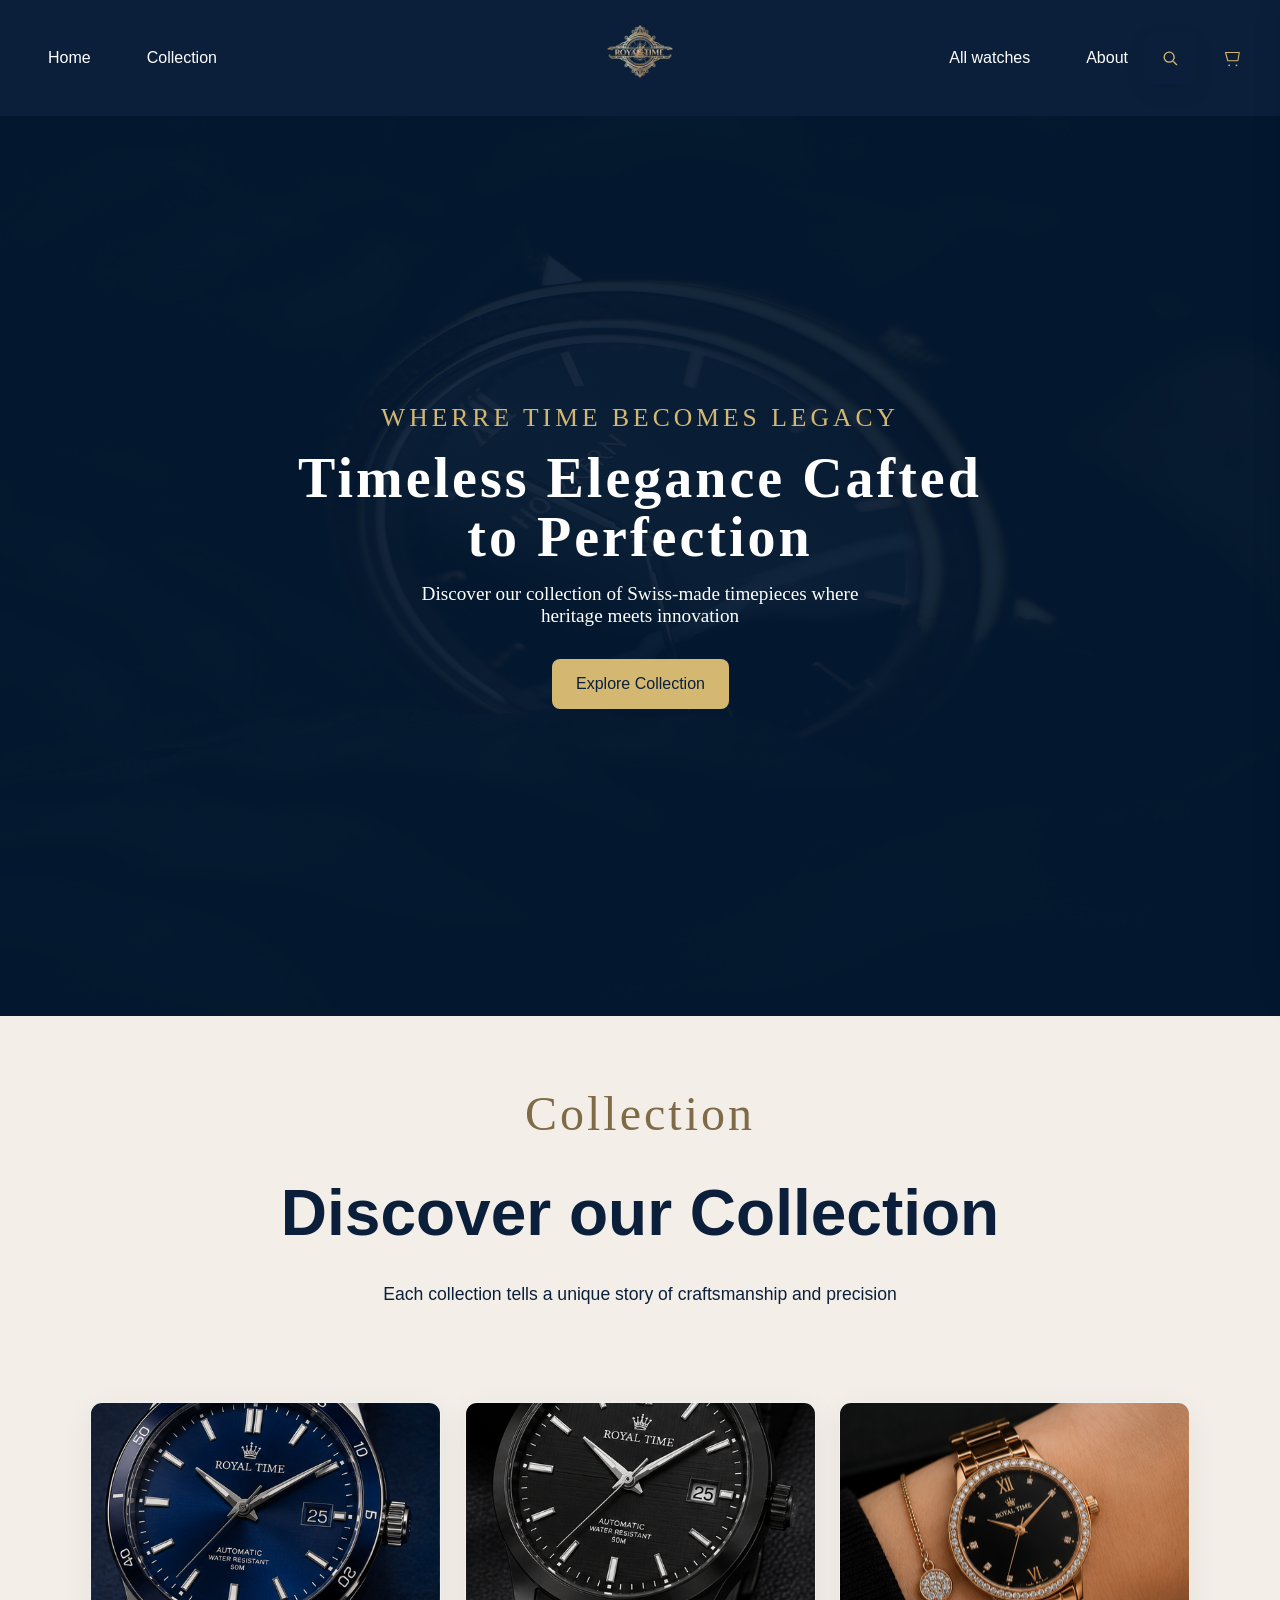
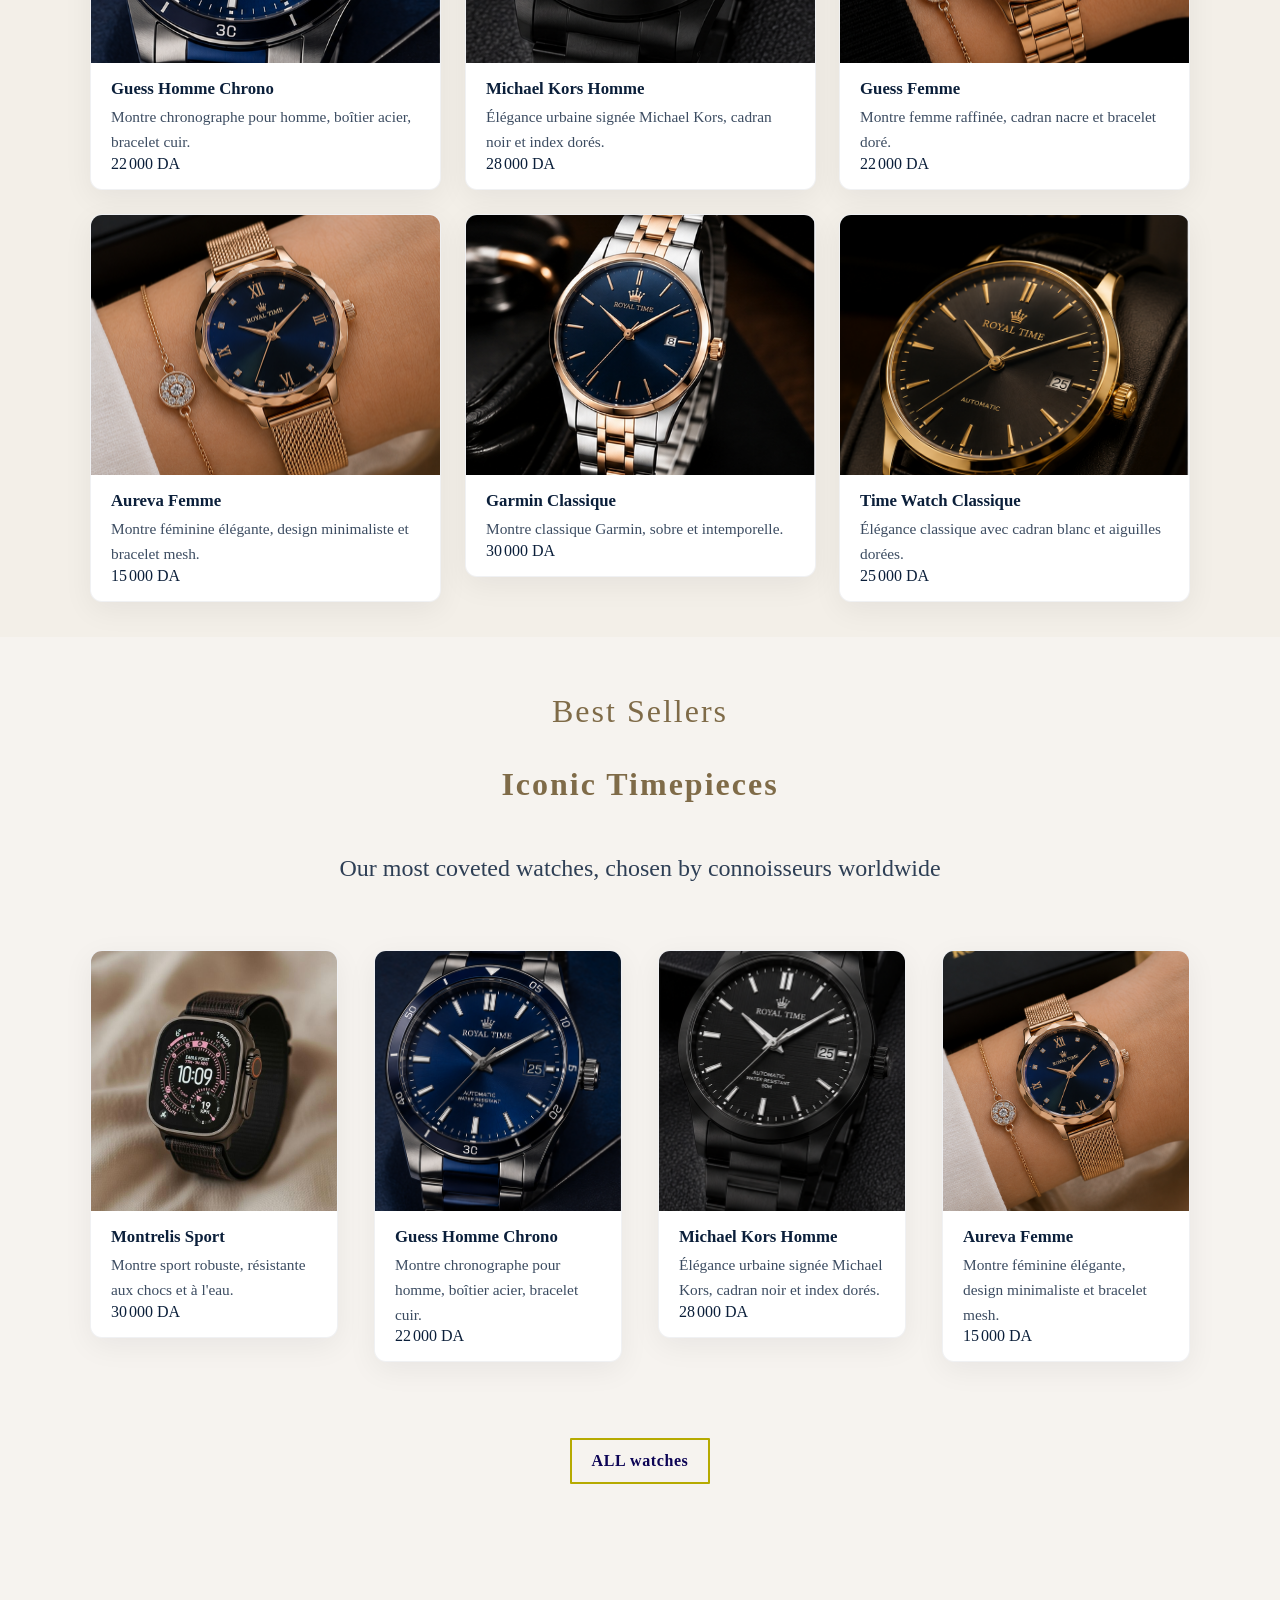
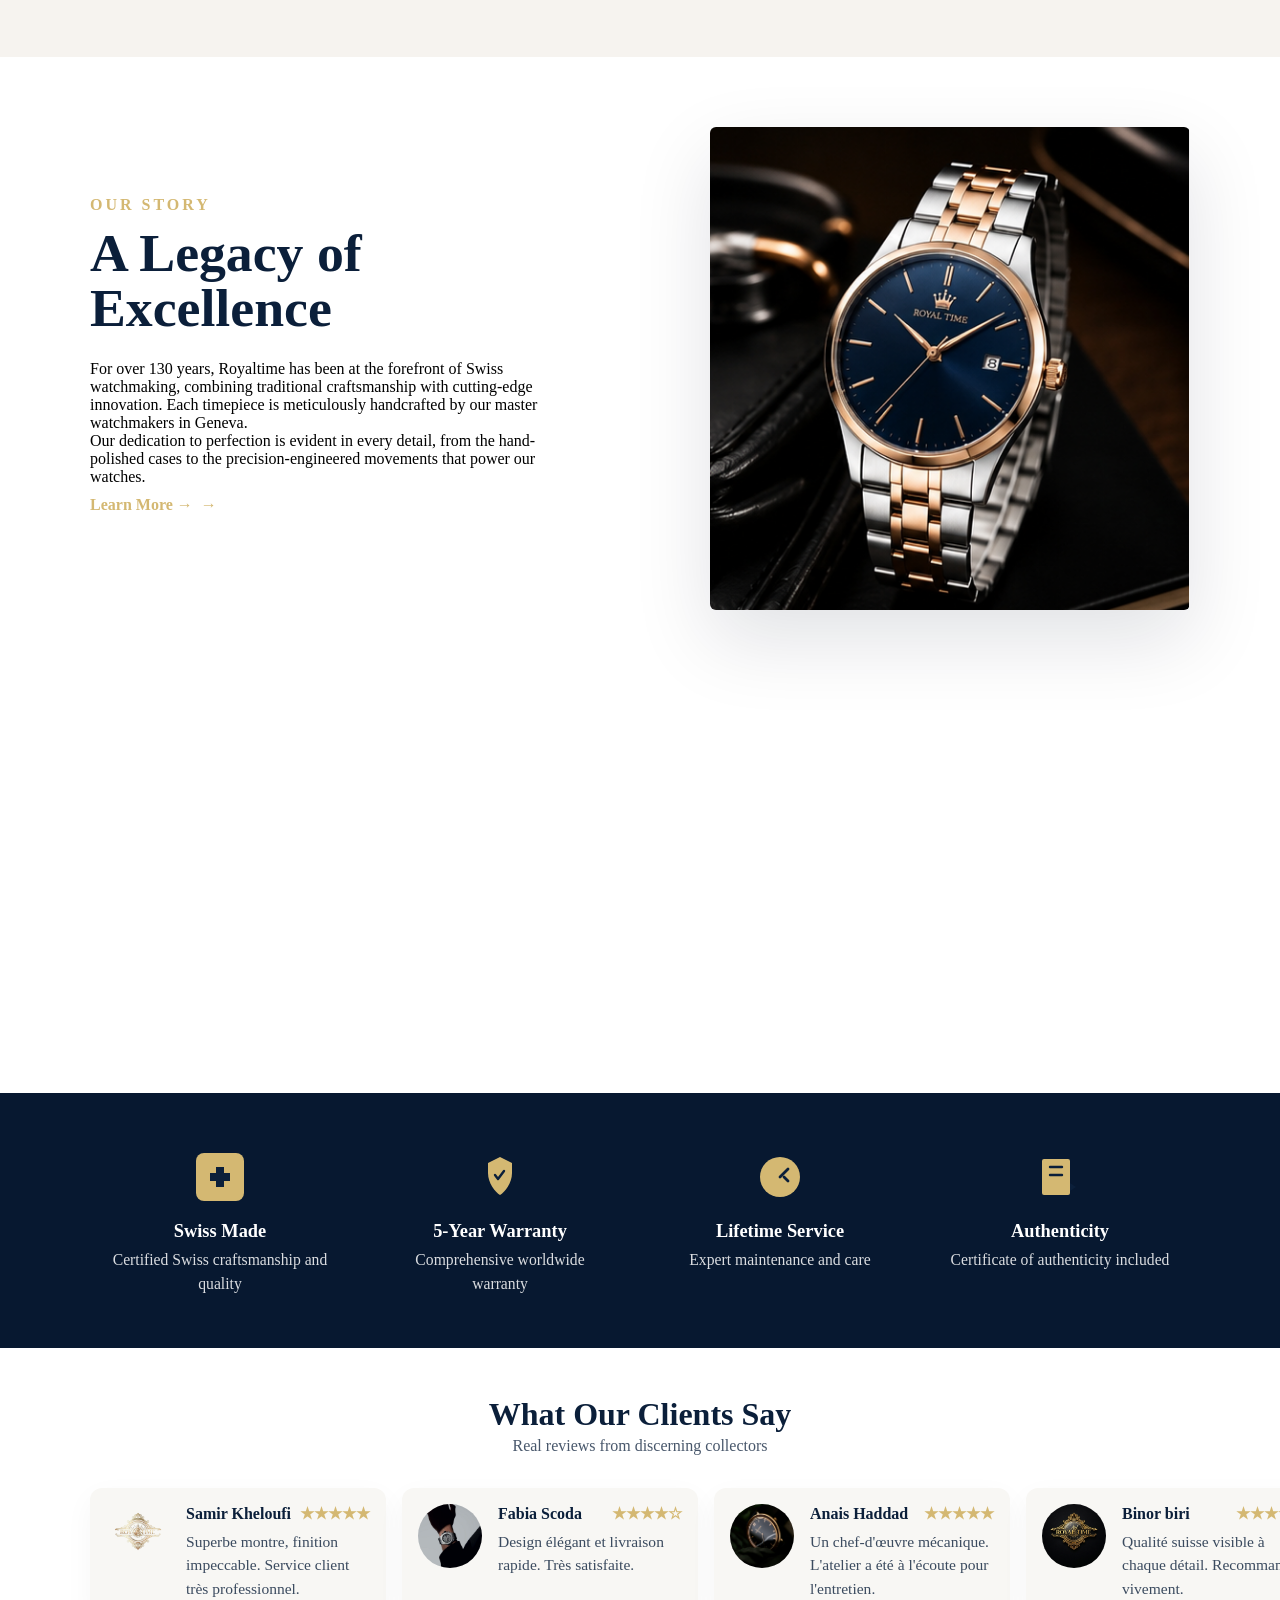
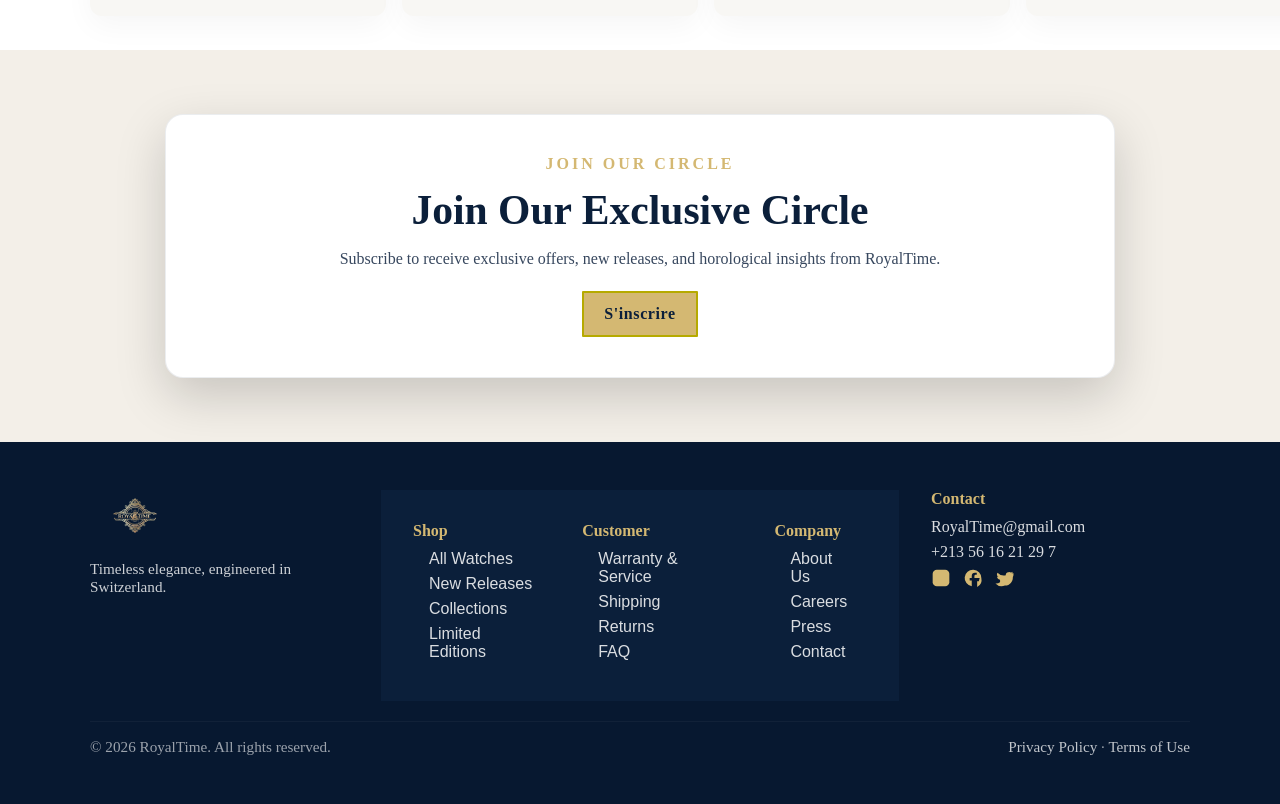
==== code/home-page/index.html @ f6f0a047 "Add files via upload" ====
<!DOCTYPE html>
<html lang="fr">
<head>
    <meta charset="UTF-8">
    <meta name="viewport" content="width=device-width, initial-scale=1.0">
    <link rel="stylesheet" href="style.css">
    <link rel="icon" href="../image/Gemini_Generated_Image_skhy5wskhy5wskhy-removebg-preview.png">
    <title>RoyalTime</title>
</head>
<body>
    <section class="homepage">
        <nav class="site-nav">
            <ul class="nav-left">
                <li><a href="./index.html">Home</a></li>
                <li><a href="../Categorie/categorie2.html">Collection</a></li>
            </ul>

            <div id="logo"><a href="../home-page/index.html"><img src="../image/Gemini_Generated_Image_skhy5wskhy5wskhy-removebg-preview.png" alt="Logo"></a></div>

            <ul class="nav-right">
                <li><a href="../allwatches/allwatches.html">All watches</a></li>
                <li><a href="../about/about.html">About</a></li>
            </ul>

            <div class="nav-actions">
                <button class="burger" aria-label="Ouvrir le menu" aria-expanded="false">
                    <svg width="26" height="16" viewBox="0 0 26 16" fill="none" xmlns="http://www.w3.org/2000/svg" aria-hidden="true">
                        <rect y="0" width="26" height="2" rx="1" fill="#D4B872"/>
                        <rect y="7" width="26" height="2" rx="1" fill="#D4B872"/>
                        <rect y="14" width="26" height="2" rx="1" fill="#D4B872"/>
                    </svg>
                </button>
<div class="recherche">
                <a href="../barre-de-recherche/barre.html" class="search-link" aria-label="Recherche">
                    <!-- loupe / loop SVG (gold) -->
                    <svg width="20" height="20" viewBox="0 0 24 24" fill="none" xmlns="http://www.w3.org/2000/svg" aria-hidden="true">
                        <circle cx="11" cy="11" r="6" stroke="#D4B872" stroke-width="1.6" fill="none"/>
                        <path d="M20 20l-3.6-3.6" stroke="#D4B872" stroke-width="1.6" stroke-linecap="round" stroke-linejoin="round"/>
                    </svg>
                </a>
                </div>

                <a href="../paiment-page/paiment.html" class="cart-link" aria-label="Panier">
                    <!-- cart SVG -->
                    <svg width="22" height="22" viewBox="0 0 24 24" fill="none" xmlns="http://www.w3.org/2000/svg" aria-hidden="true">
                        <path d="M6 6h15l-1.5 9h-11L6 6z" stroke="#D4B872" stroke-width="1.2" stroke-linejoin="round" stroke-linecap="round" fill="none"/>
                        <circle cx="10" cy="20" r="1" fill="#D4B872"/>
                        <circle cx="18" cy="20" r="1" fill="#D4B872"/>
                    </svg>
                </a>
            </div>

            <div class="mobile-menu" id="mobileMenu" aria-hidden="true">
                <button class="mobile-close" aria-label="Fermer le menu">
                    <svg width="18" height="18" viewBox="0 0 24 24" fill="none" xmlns="http://www.w3.org/2000/svg" aria-hidden="true">
                        <path d="M6 6L18 18" stroke="#D4B872" stroke-width="1.6" stroke-linecap="round" stroke-linejoin="round"/>
                        <path d="M6 18L18 6" stroke="#D4B872" stroke-width="1.6" stroke-linecap="round" stroke-linejoin="round"/>
                    </svg>
                </button>
                <ul>
                    <li><a href="./index.html">Home</a></li>
                    <li><a href="../Categorie/categorie2.html">Collection</a></li>
                    <li><a href="../allwatches/allwatches.html">All Watches</a></li>
                    <li><a href="../about/about.html">About</a></li>
                    <li><a href="../barre-de-recherche/barre.html">Recherche</a></li>
                    <li><a href="../panier/panier.html">Panier</a></li>
                </ul>
            </div>
        </nav>
        <div class="heropage">
            <div class="image"><img src="../image/fabio-henning-32GzgnSfJps-unsplash.jpg" alt="Hero Image" height="" z-index="-6" ></div>
            <h3>WHERRE TIME BECOMES LEGACY</h3>
        <h1>Timeless Elegance Cafted to Perfection</h1>
        <div class="description"><p>Discover our collection of Swiss-made timepieces where heritage meets innovation</p></div>
        <div class="cta"><a href="../Categorie/categorie2.html"><button>Explore Collection</button></a></div>
        

    
        </div>
        
    </section>
   
    <section class="collection-section">
        <div class="container">
            <div class="collection-header">
                <h3>Collection</h3>
                <h2>Discover our Collection</h2>
                <p>Each collection tells a unique story of craftsmanship and precision</p>
            </div>

            <div class="collection-wrap" id="collectionWrap">
                <div class="collection-grid"></div>

                <button class="carousel-btn prev" aria-label="Previous">‹</button>
                <button class="carousel-btn next" aria-label="Next">›</button>
            </div>
        </div>
    </section>
     <section class="best-sellers-section">
        <div class="container">
            <div class="best-header">
                <h2>Best Sellers</h2>
                <h3>Iconic Timepieces</h3>
                <p class="lead">Our most coveted watches, chosen by connoisseurs worldwide</p>
            </div>

            <div class="best-grid"></div>

            <button class="best-carousel-btn best-prev" aria-label="Previous best">‹</button>
            <button class="best-carousel-btn best-next" aria-label="Next best">›</button>

            <div class="best-actions">
                <a class="btn-primary" href="../Categorie/categorie2.html">ALL watches</a>
            </div>
        </div>
    </section>
    
    <script src="../panier/panier.js"></script>
    <section class="our-story-section">
        <div class="container">
          
            <div class="story-grid">
                
               
                      <div class="story-header">
                <p class="eyebrow">OUR STORY</p>
                <h2>A Legacy of Excellence</h2>
            
                    <p>For over 130 years, Royaltime has been at the forefront of Swiss watchmaking, combining traditional craftsmanship with cutting-edge innovation. Each timepiece is meticulously handcrafted by our master watchmakers in Geneva.</p>
                    <p>Our dedication to perfection is evident in every detail, from the hand-polished cases to the precision-engineered movements that power our watches.</p>
                    <a class="learn-more" href="../about/about.html">Learn More →</a>
                </div>
                <div class="story-media">
                    <img src="../image/pic_classique1.png" alt="Watch movement">
                </div>
            </div>
        </div>
    </section>
    <section class="features-strip">
        <div class="container">
            <div class="features-grid">
                <article class="feature" tabindex="0">
                    <div class="feature-icon" aria-hidden="true">
                        <!-- Swiss cross -->
                        <svg width="48" height="48" viewBox="0 0 24 24" fill="none" xmlns="http://www.w3.org/2000/svg" aria-hidden="true">
                            <rect x="0" y="0" width="24" height="24" rx="4" fill="#D4B872"/>
                            <path d="M10 7h4v3h3v4h-3v3h-4v-3H7v-4h3V7z" fill="#0B1F3A"/>
                        </svg>
                    </div>
                    <h3>Swiss Made</h3>
                    <p>Certified Swiss craftsmanship and quality</p>
                </article>

                <article class="feature" tabindex="0">
                    <div class="feature-icon">
                        <!-- Shield/Warranty -->
                        <svg width="48" height="48" viewBox="0 0 24 24" fill="none" xmlns="http://www.w3.org/2000/svg">
                            <path d="M12 2l6 3v5c0 5-3.6 9.7-6 11-2.4-1.3-6-6-6-11V5l6-3z" fill="#D4B872"/>
                            <path d="M9.5 11l1.5 2 3-4" stroke="#0B1F3A" stroke-width="1.2" stroke-linecap="round" stroke-linejoin="round" fill="none"/>
                        </svg>
                    </div>
                    <h3>5-Year Warranty</h3>
                    <p>Comprehensive worldwide warranty</p>
                </article>

                <article class="feature" tabindex="0">
                    <div class="feature-icon">
                        <!-- Wrench/Service -->
                        <svg width="48" height="48" viewBox="0 0 24 24" fill="none" xmlns="http://www.w3.org/2000/svg">
                            <circle cx="12" cy="12" r="10" fill="#D4B872"/>
                            <path d="M16 8l-4 4" stroke="#0B1F3A" stroke-width="1.4" stroke-linecap="round" stroke-linejoin="round"/>
                            <path d="M14 12l2 2" stroke="#0B1F3A" stroke-width="1.4" stroke-linecap="round" stroke-linejoin="round"/>
                        </svg>
                    </div>
                    <h3>Lifetime Service</h3>
                    <p>Expert maintenance and care</p>
                </article>

                <article class="feature" tabindex="0">
                    <div class="feature-icon">
                        <!-- Certificate -->
                        <svg width="48" height="48" viewBox="0 0 24 24" fill="none" xmlns="http://www.w3.org/2000/svg">
                            <rect x="3" y="3" width="14" height="18" rx="1" fill="#D4B872"/>
                            <path d="M7 7h6" stroke="#0B1F3A" stroke-width="1.2" stroke-linecap="round"/>
                            <path d="M7 11h6" stroke="#0B1F3A" stroke-width="1.2" stroke-linecap="round"/>
                            <path d="M17 15l3 2-3 2v-4z" fill="#0B1F3A"/>
                        </svg>
                    </div>
                    <h3>Authenticity</h3>
                    <p>Certificate of authenticity included</p>
                </article>
            </div>
        </div>
    </section>
    <section class="testimonials-section">
        <div class="container">
            <div class="test-header">
                <h3>What Our Clients Say</h3>
                <p class="sub">Real reviews from discerning collectors</p>
            </div>

            <div class="test-wrap">
                <div class="test-grid">
                    <article class="test-card" tabindex="0">
                        <div class="test-avatar"><img src="../image/Gemini_Generated_Image_skhy5wskhy5wskhy-removebg-preview.png" alt="Client A"></div>
                        <div class="test-body">
                            <div class="test-meta">
                                <strong>Samir Kheloufi</strong>
                                <div class="stars">★★★★★</div>
                            </div>
                            <p>Superbe montre, finition impeccable. Service client très professionnel.</p>
                        </div>
                    </article>

                    <article class="test-card" tabindex="0">
                        <div class="test-avatar"><img src="../image/58_best_luxury_watches.jfif" alt="Client B"></div>
                        <div class="test-body">
                            <div class="test-meta">
                                <strong>Fabia Scoda</strong>
                                <div class="stars">★★★★☆</div>
                            </div>
                            <p>Design élégant et livraison rapide. Très satisfaite.</p>
                        </div>
                    </article>

                    <article class="test-card" tabindex="0">
                        <div class="test-avatar"><img src="../image/fabio-henning-32GzgnSfJps-unsplash.jpg" alt="Client C"></div>
                        <div class="test-body">
                            <div class="test-meta">
                                <strong>Anais Haddad</strong>
                                <div class="stars">★★★★★</div>
                            </div>
                            <p>Un chef-d'œuvre mécanique. L'atelier a été à l'écoute pour l'entretien.</p>
                        </div>
                    </article>

                    <article class="test-card" tabindex="0">
                        <div class="test-avatar"><img src="../image/Gemini_Generated_Image_s791qfs791qfs791.png" alt="Client D"></div>
                        <div class="test-body">
                            <div class="test-meta">
                                <strong>Binor biri</strong>
                                <div class="stars">★★★★★</div>
                            </div>
                            <p>Qualité suisse visible à chaque détail. Recommande vivement.</p>
                        </div>
                    </article>
                </div>

                <button class="test-prev" aria-label="Previous testimonial">‹</button>
                <button class="test-next" aria-label="Next testimonial">›</button>
            </div>
        </div>
    </section>

    <section class="newsletter-section">
        <div class="container newsletter-box">
            <p class="eyebrow">JOIN OUR CIRCLE</p>
            <h2>Join Our Exclusive Circle</h2>
            <p class="newsletter-text">Subscribe to receive exclusive offers, new releases, and horological insights from RoyalTime.</p>
            <a class="btn-primary" href="../login/logout.html">S'inscrire</a>
        </div>
    </section>
    <footer class="site-footer">
        <div class="container footer-top">
            <div class="footer-brand">
                <a href="#"><img src="../image/Gemini_Generated_Image_skhy5wskhy5wskhy-removebg-preview.png" alt="RoyalTime" class="footer-logo"></a>
                <p class="brand-note">Timeless elegance, engineered in Switzerland.</p>
            </div>

            <nav class="footer-nav">
                <div>
                    <h4>Shop</h4>
                    <ul>
                        <li><a href="#">All Watches</a></li>
                        <li><a href="#">New Releases</a></li>
                        <li><a href="#">Collections</a></li>
                        <li><a href="#">Limited Editions</a></li>
                    </ul>
                </div>
                <div>
                    <h4>Customer</h4>
                    <ul>
                        <li><a href="#">Warranty & Service</a></li>
                        <li><a href="#">Shipping</a></li>
                        <li><a href="#">Returns</a></li>
                        <li><a href="#">FAQ</a></li>
                    </ul>
                </div>
                <div>
                    <h4>Company</h4>
                    <ul>
                        <li><a href="../about/about.html">About Us</a></li>
                        <li><a href="#">Careers</a></li>
                        <li><a href="#">Press</a></li>
                        <li><a href="../contact/contact.html">Contact</a></li>
                    </ul>
                </div>
            </nav>

            <div class="footer-contact">
                <h4>Contact</h4>
                <p>RoyalTime@gmail.com</p>
                <p>+213 56 16 21 29 7</p>
                <div class="socials">
                    <a href="#" aria-label="Instagram"><svg width="20" height="20" viewBox="0 0 24 24" fill="#D4B872" xmlns="http://www.w3.org/2000/svg"><path d="M7 2h10a5 5 0 015 5v10a5 5 0 01-5 5H7a5 5 0 01-5-5V7a5 5 0 015-5z"/></svg></a>
                    <a href="#" aria-label="Facebook"><svg width="20" height="20" viewBox="0 0 24 24" fill="#D4B872" xmlns="http://www.w3.org/2000/svg"><path d="M22 12a10 10 0 10-11.5 9.9v-7H8v-3h2.5V9.5c0-2.5 1.5-3.9 3.8-3.9 1.1 0 2.2.2 2.2.2v2.4h-1.2c-1.2 0-1.6.8-1.6 1.6V12H20l-1 3.9h-2v7A10 10 0 0022 12z"/></svg></a>
                    <a href="#" aria-label="Twitter"><svg width="20" height="20" viewBox="0 0 24 24" fill="#D4B872" xmlns="http://www.w3.org/2000/svg"><path d="M22 5.9a7.5 7.5 0 01-2.1.6 3.7 3.7 0 001.6-2 7.5 7.5 0 01-2.4.9A3.7 3.7 0 0016 5c-2 0-3.5 1.8-3 3.6A10.5 10.5 0 013 5.6a3.7 3.7 0 001.1 5 3.6 3.6 0 01-1.7-.5v.1c0 1.8 1.4 3.3 3.2 3.6A3.7 3.7 0 016 17a7.5 7.5 0 01-4.6 1.6c-.3 0-.6 0-.9-.1A10.6 10.6 0 0012 21c6.1 0 9.4-5 9.4-9.4v-.4A6.6 6.6 0 0022 5.9z"/></svg></a>
                </div>
            </div>
        </div>

        <div class="container footer-bottom">
            <div class="legal">© <span id="year"></span> RoyalTime. All rights reserved.</div>
            <div class="policies"><a href="#">Privacy Policy</a> · <a href="#">Terms of Use</a></div>
        </div>
    </footer>
    <script src="../javascript/products.js"></script>
    <script src="scripte.js"></script>
    <script src="../javascript/main.js"></script>
</body>
</html>
---- code/home-page/style.css ----
@import url('https://fonts.googleapis.com/css2?family=Finlandica+Headline:ital,wght@0,100..900;1,100..900&family=Roboto:ital,wght@0,100..900;1,100..900&display=swap');
*{
    margin: 0;
    padding: 0;
}
nav{
    position: relative;
    display: flex;
    justify-content: space-between;
    align-items: center;
    background-color: #0B1F3A;
    padding: 2em;
}
.nav-left,
.nav-right{
    display: flex;
    list-style: none;
    gap: 1.5rem;
    margin: 0;
    padding: 0;
}
ul li {
    color: white;
    padding: 0 1rem;
    cursor: pointer;
    font-family: 'Finlandica Headline', sans-serif;
    position: relative;
    overflow: hidden;
    transition: color 0.35s ease, transform 0.25s ease;
}
ul li{font-size:1rem}

/* Modern hover underline + sheen effect */
ul li::after{
    content: "";
    position: absolute;
    left: 50%;
    bottom: 8px;
    transform: translateX(-50%) scaleX(0);
    transform-origin: center;
    width: 60%;
    height: 3px;
    background: linear-gradient(90deg, #D4B872 0%, #FFD27A 100%);
    border-radius: 3px;
    transition: transform 0.35s cubic-bezier(.2,.8,.2,1);
}

ul li:hover::after{
    transform: translateX(-50%) scaleX(1);
}


ul li::before{
    content: "";
    position: absolute;
    top: 0;
    left: -110%;
    width: 80%;
    height: 100%;
    background: linear-gradient(90deg, rgba(212,184,114,0.06) 0%, rgba(212,184,114,0.12) 50%, rgba(212,184,114,0.06) 100%);
    transform: skewX(-15deg);
    transition: left 0.45s cubic-bezier(.2,.8,.2,1);
    pointer-events: none;
}

ul li:hover::before{
    left: 130%;
}

ul li:hover{
    color: #D4B872;
    transform: translateY(-4px);
}

/* Focus (keyboard) accessibility */
ul li:focus{
    outline: none;
    color: #D4B872;
}
#logo {
    position: absolute;
    left: 50%;
    transform: translateX(-50%);
    z-index: 1;
}
#logo img {
    display: block;
    max-height: 90px;
    width: auto;
}

/* Nav actions (cart + burger) placed at the right */
.nav-actions{
    display:flex;
    align-items:center;
    gap:0.75rem;
    margin-left:0; /* keep nav-actions next to nav-right */
    z-index:2;
}

.search-link{display:inline-flex;align-items:center;justify-content:center;padding:6px;border-radius:8px;background:#0B1F3A;box-shadow:0 8px 24px rgba(9,24,40,0.06);width:40px;height:40px}
.search-link svg{display:block}
.search-link:hover{transform:translateY(-3px);box-shadow:0 18px 50px rgba(9,24,40,0.12);border-color:rgba(212,184,114,0.26)}
.search-link{transition:transform .18s ease,box-shadow .18s ease,border-color .18s ease}
.nav-actions .burger{order:1}
.nav-actions .cart-link{order:2}
.nav-actions .cart-link{margin-left:6px}
.nav-left{margin-right:auto}
.site-nav a{color:inherit;text-decoration:none}
.nav-right{display:flex;gap:1.5rem;align-items:center}
.cart-link{display:inline-flex;align-items:center;justify-content:center;padding:6px;border-radius:6px;color:#D4B872}
.cart-link svg{display:block}
.burger{display:none;background:transparent;border:none;padding:6px;border-radius:6px;cursor:pointer}
.burger svg{display:block}

/* Mobile menu (slide-in) */
.mobile-menu{
    position:fixed;
    top:0;
    right:0;
    height:100vh;
    width:280px;
    background:#0b1f3aa3;
    transform:translateX(110%);
    transition:transform .28s cubic-bezier(.2,.8,.2,1);
    padding:4.5rem 1.25rem 1.25rem 1.25rem;
    box-shadow:-12px 0 40px rgba(2,19,38,0.3);
    z-index:40;
}
.mobile-menu .mobile-close{
    position:absolute;
    top:14px;
    right:14px;
    background:transparent;
    border:none;
    padding:6px;
    display:inline-flex;
    align-items:center;
    justify-content:center;
    cursor:pointer;
    color:#D4B872;
}
.mobile-menu .mobile-close svg{display:block}
.mobile-menu ul{list-style:none;padding:1.25rem 0 0 0;margin:0;display:flex;flex-direction:column;gap:1rem}
.mobile-menu a{color:#fff;text-decoration:none;font-size:1.1rem;padding:0.5rem 0;display:block}

/* Hover / focus states for mobile menu links */
.mobile-menu a{transition: color .18s ease, background .18s ease, transform .18s ease, padding-left .18s ease}
.mobile-menu a:hover,
.mobile-menu a:focus{
    color: #0B1F3A;
    background: linear-gradient(90deg, rgba(212,184,114,0.12), rgba(212,184,114,0.06));
    padding-left: 0.6rem;
    border-radius: 6px;
    transform: translateX(-2px);
}
.mobile-menu a:focus{outline: 2px solid rgba(212,184,114,0.18);outline-offset:2px}
.mobile-menu.open{transform:translateX(0%)}
.mobile-menu ul{list-style:none;padding:0;margin:0;display:flex;flex-direction:column;gap:1rem}
.mobile-menu a{color:#fff;text-decoration:none;font-size:1.1rem;padding:0.5rem 0;display:block}

/* Hide default nav lists on small screens and show burger */
@media (max-width: 880px){
    .nav-left, .nav-right{display:none}
    /* show burger and fix it to the left edge */
    .burger{display:inline-flex; position:absolute; left:14px; top:50%; transform:translateY(-50%); z-index:4}
    /* keep action icons grouped on the right */
    .nav-actions{position:relative; width:100%; padding:0 1rem; display:flex; justify-content:flex-end; align-items:center; gap:0.5rem}
    .nav-actions .search-link, .nav-actions .cart-link{margin-left:0.5rem}
}

/* Ensure the logo remains centered while actions sit right */
@media (max-width:420px){
    #logo img{max-height:72px}
    .mobile-menu{width:86vw}
}

#logo h2{
    display: none;
}
.heropage{
    display: flex;
    background-color:#041932ec ;
    flex-direction: column;
    align-items: center;
    justify-content: center;
    height: 100vh;
    
    background-size: cover;
    background-position: center;
    z-index: 22;

}
.heropage h3{
    color: #D4B872;
    font-size: clamp(1rem, 2.4vw, 1.6rem);
    font-weight: 200;
    letter-spacing: 4px;
    margin-bottom: 1rem;
}
.heropage h1{
    color: white;
    font-size: clamp(2rem, 5vw, 3.5rem);
    text-align: center;
    max-width: 720px;
    letter-spacing: 3px;
    line-height:1.05;
}
.heropage{padding:0 1.25rem}
.heropage > h3, .heropage > h1, .heropage .description, .heropage .cta{z-index:2}
.description{font-size:clamp(1rem,2.2vw,1.25rem);max-width:680px}
.cta{display:flex;justify-content:center}
.image{
    position: absolute;
   
    width: 100%;
    height: 100%;
    object-fit: cover;
    z-index: -1;
}
.image img{
    height: 100%;
    width: 100%;

}
.description{
    margin-top: 1rem;
    color: white;
    font-size: 1.2rem;
    text-align: center;
    max-width: 500px;
}
.cta{
    margin-top: 2rem;
    height: 70px;
    
    border: none;
    color: #0B1F3A;
    font-weight: bold;
    border-radius: 3px;
    cursor: pointer;

}
button{
    padding: 0.5rem 1.5rem;
    font-size: 1rem;
     background: #D4B872;
    color : #0B1F3A;
    border: none;
    border-radius: 8px;
    height: 50px;
    cursor: pointer;
}
button:hover{
    background: #D4B872;
    color : #0B1F3A;
    border: 2px solid #D4B872;
    transition: all 0.3s ease;
}

/* Collection section - luxury modern styles */
.collection-section{
    padding: 4rem 2rem;
    background: #F3EFE8; /* blanc cassé */
    color: #0B1F3A; /* texte plus sombre pour contraste luxueux */
}
.collection-header{width:100%;text-align:center;margin-top:0;margin-bottom:2.5rem}
.collection-header h3{
    color: #7f6b48; /* subtil ton doré plus doux */
    font-weight: 300;
    letter-spacing: 3px;
    margin-bottom: 2.5rem;
    font-size: 3rem;
}
.collection-header h2{
    font-size: clamp(2.2rem, 5vw, 4rem);
    margin-bottom: 2.5rem; /* increased gap between title and grid */
    font-family: 'Finlandica Headline', sans-serif;
    color: #0B1F3A;
    line-height:1.02;
}
.collection-header p {
    font-size: clamp(1rem, 1.6vw, 1.1rem);
    margin-bottom: 5.25rem; /* increased gap between title and grid */
    font-family: 'Finlandica Headline', sans-serif;
    color: #0B1F3A;
    line-height:1.02;
}
.collection-wrap{position:relative}
.collection-grid{
    display: grid;
    grid-template-columns: repeat(3, 1fr);
    gap: 1.5rem;
    align-items: stretch;
}
.card{
    background: #FFFFFF; /* carte légèrement plus claire que le fond */
    border-radius: 12px;
    overflow: hidden;
    box-shadow: 0 8px 30px rgba(2,19,38,0.06);
    transition: transform 0.35s cubic-bezier(.2,.8,.2,1), box-shadow 0.35s ease;
    cursor: pointer;
    position: relative;
    border: 1px solid rgba(11,31,58,0.06);
}
.card{will-change:transform,box-shadow}
.card-media{position:relative;overflow:hidden;height:260px}
.card-media img{width:100%;height:100%;object-fit:cover;display:block;transition:transform 0.6s ease}
.card-body{padding:1rem 1.25rem}
.card-body h4{margin-bottom:.4rem;color:#0B1F3A;font-size:1.05rem}
.card-body p{color:rgba(11,31,58,0.8);font-size:clamp(.9rem,1.2vw,.98rem);line-height:1.6}

/* Ensure anchor-wrapped cards inherit styles and are full-width */
.card-link{display:block;color:inherit;text-decoration:none}
.product-card{display:block}

/* Truncate long descriptions for consistent card height */
.card-body p{display:-webkit-box;-webkit-line-clamp:3;-webkit-box-orient:vertical;overflow:hidden}

/* Hover luxe effect */
.card::after{
    content:"";
    position:absolute;
    inset:0;
    background:linear-gradient(120deg, rgba(212,184,114,0.04), rgba(212,184,114,0.01));
    opacity:0;
    transition:opacity 0.35s ease;
    pointer-events:none;
}
.card:hover{transform:translateY(-8px);box-shadow:0 18px 50px rgba(2,19,38,0.12)}
.card:hover::after{opacity:1}
.card:hover .card-media img{transform:scale(1.06) translateY(-6px)}

/* Collection cards: add centered 'Voir' badge and info lift on hover */
.card::before{
    content: 'Voir';
    position: absolute;
    left: 50%; top: 50%; transform: translate(-50%, -50%) translateY(6px);
    background: rgba(212,184,114,0.95);
    color: #071830; padding:8px 14px; border-radius:26px; font-weight:700; font-size:0.95rem;
    opacity: 0; transition: opacity .28s ease, transform .28s cubic-bezier(.2,.8,.2,1);
    pointer-events: none;
}
.card .card-body{transition: transform .28s ease, color .2s ease}
.card:hover::before{opacity:1;transform: translate(-50%, -50%) translateY(0)}
.card:hover .card-body{transform: translateY(-6px)}

/* Keyboard focus should match hover */
.card:focus{outline: 3px solid rgba(212,184,114,0.12);outline-offset:6px}
.card:focus::before{opacity:1;transform: translate(-50%, -50%) translateY(0)}
.card:focus .card-body{transform: translateY(-6px)}

/* Touch active (first tap) matches hover/focus visuals */
.card.touch-active::before{opacity:1;transform: translate(-50%, -50%) translateY(0)}
.card.touch-active .card-body{transform: translateY(-6px)}

/* Carousel controls */
.carousel-btn{
    display:none;
    position:absolute;
    top:50%;
    transform:translateY(-50%);
    background:rgba(11,31,58,0.75);
    color:#D4B872;
    border:none;
    width:44px;height:44px;border-radius:48%;font-size:1.5rem;cursor:pointer;
}
.carousel-btn.prev{left:3px}
.carousel-btn.next{right:3px}

/* Responsive: switch to carousel on small screens */
@media (max-width: 768px){
    .collection-grid{display:flex;gap:16px;transition:transform .35s ease;}
    .collection-wrap{overflow:hidden}
    .card{min-width:90%;flex:0 0 90%}
    .carousel-btn{display:block}
    .collection-header h2{font-size:1.5rem}
}

@media (max-width: 420px){
    .nav-left, .nav-right{display:none}
    .burger{display:inline-flex}
    /* Place burger fixed to left, keep search + cart on the right */
    .nav-actions{position:relative; width:100%; padding:0 1rem; display:flex; justify-content:flex-end; align-items:center; gap:0.5rem}
    /* position burger on the far left of the nav */
    .nav-actions .burger{position:absolute; left:12px; top:50%; transform:translateY(-50%)}
    .nav-actions .search-link, .nav-actions .cart-link{margin-left:0.5rem}
}
@media (max-width:880px){
    .heropage{height:80vh;padding-top:6vh}
    .heropage h1{font-size:clamp(1.6rem,6vw,2.2rem);max-width:92%}
    .heropage h3{font-size:clamp(.9rem,2.6vw,1.1rem);letter-spacing:3px}
    .description{font-size:1rem;padding:0 0.75rem}
    .cta{margin-top:1.25rem}
}

@media (max-width:420px){
    .heropage{height:72vh;padding-top:5vh}
    .heropage h1{font-size:1.4rem}
    .description{font-size:.95rem}
}
/* Best Sellers - minimal, modern luxury */
.best-sellers-section{padding:4rem 2rem;background:#f6f3ef;color:#0B1F3A}
.best-header{max-width:920px;margin:0 auto 2.5rem;text-align:center}
.best-header h3{color:#7f6b48;font-size:2rem;font-weight: 700  ;letter-spacing:2px;margin-bottom:3.25rem}
.best-header h2{color:#7f6b48;font-size:2rem;font-weight: 200  ;letter-spacing:2px;margin-bottom:2.25rem}
.best-header .lead{color:rgba(11,31,58,0.85);font-size:clamp(1.5rem,1.6vw,1.1rem);margin-bottom:1.25rem}
.best-header h3, .best-header h2, .best-header .lead {text-align:center}
.best-grid{display:grid;grid-template-columns:repeat(4,1fr);gap:2.25rem;max-width:1100px;margin:0 auto}
.best-card{background:transparent;border-radius:8px;overflow:hidden;padding:0;display:flex;flex-direction:column;align-items:flex-start;cursor:pointer;transition:transform .28s cubic-bezier(.2,.8,.2,1),box-shadow .28s ease}
.best-card{will-change:transform,box-shadow}
.best-media{width:100%;height:250px;overflow:hidden;border-radius:8px}
.best-media img{width:100%;height:100%;object-fit:cover;display:block;transition:transform .6s ease}
.best-info{padding:.85rem .6rem .9rem;background:transparent;width:100%}
.best-info h4{margin:0 0 .25rem;color:#0B1F3A;font-size:clamp(1rem,1.6vw,1.05rem)}
.best-info .meta{color:rgba(11,31,58,0.7);font-size:clamp(.9rem,1.2vw,.95rem)}
.best-card{position:relative}
.best-card::before{
    content: '';
    position: absolute;
    inset: 0;
    background: linear-gradient(180deg, rgba(2,19,38,0.0) 0%, rgba(2,19,38,0.18) 70%);
    opacity: 0;
    transition: opacity .35s ease;
    pointer-events: none;
}
.best-card::after{
    content: 'Voir';
    position: absolute;
    left:50%; top:50%; transform: translate(-50%, -50%) translateY(6px);
    background: rgba(212,184,114,0.95);
    color: #071830; padding:8px 14px; border-radius:26px; font-weight:700; font-size:0.95rem;
    opacity: 0; transition: opacity .28s ease, transform .28s cubic-bezier(.2,.8,.2,1);
    pointer-events: none;
}
.best-card .best-info{transition: transform .28s ease, color .2s ease}
.best-card:hover{transform:translateY(-12px) scale(1.02);box-shadow:0 24px 60px rgba(2,19,38,0.12)}
.best-card:hover .best-media img{transform:scale(1.06) translateY(-4px)}
.best-card:hover::before{opacity:1}
.best-card:hover::after{opacity:1;transform: translate(-50%, -50%) translateY(0)}
.best-card:hover .best-info{transform:translateY(-6px)}

/* Keyboard focus for best-card */
.best-card:focus{outline: 3px solid rgba(212,184,114,0.12);outline-offset:6px}
.best-card:focus::before{opacity:1}
.best-card:focus::after{opacity:1;transform: translate(-50%, -50%) translateY(0)}
.best-card:focus .best-info{transform:translateY(-6px)}

/* Touch active for best-card */
.best-card.touch-active::before{opacity:1}
.best-card.touch-active::after{opacity:1;transform: translate(-50%, -50%) translateY(0)}
.best-card.touch-active .best-info{transform:translateY(-6px)}

.best-actions{text-align:center;margin-top:6.5rem}
.btn-primary{display:inline-block;border:2px solid #b6aa00;padding:.75rem 1.25rem;border-radius:1px;background:#0b1f3a00;color:#0c0455;text-decoration:none;font-weight:600;letter-spacing:.6px;transition:transform .2s ease,box-shadow .2s ease}
.btn-primary:hover{transform:translateY(-3px);box-shadow:0 10px 30px rgba(11,31,58,0.12)}

@media (max-width: 992px){
    .best-grid{grid-template-columns:repeat(2,1fr)}
}
@media (max-width: 600px){
    .best-grid{grid-template-columns:1fr;gap:1rem}
    .best-media{height:220px}
    /* transform best-grid into horizontal carousel */
    .best-grid{display:flex;flex-wrap:nowrap;overflow:hidden}
    .best-card{min-width:88%;flex:0 0 88%}
    .best-carousel-btn{display:block}
}

/* Best carousel buttons */
.best-carousel-btn{display:none;position:absolute;top:50%;transform:translateY(-50%);background:rgba(11,31,58,0.75);color:#D4B872;border:none;width:42px;height:42px;border-radius:50%;font-size:1.4rem;cursor:pointer}
.best-prev{left:12px}
.best-next{right:12px}

@media (min-width:601px){
    .best-carousel-btn{display:none}
}

/* Our Story section (replicates provided design) */
.our-story-section{padding:5rem 2rem;background:#fff;}
.our-story-section .container{max-width:1100px;margin:0 auto}
.story-grid{display:grid;grid-template-columns:1fr 480px;gap:2.5rem;align-items:center}
.story-header{text-align:left;width:80%;}
.story-text{max-width:500px}
.eyebrow{color:#D4B872;letter-spacing:3px;font-size:1rem;font-weight:600;margin-bottom:.8rem;text-align:center}
.story-header p { text-align: left;}
.story-header h2{font-family:'Finlandica Headline', serif;font-size:clamp(2.4rem,4.2vw,3.6rem);color:#0B1F3A;margin:0;margin-bottom:1.5rem;line-height:1.02}
.story-text p{color:rgba(11,31,58,0.9);line-height:3.7;margin-bottom:1rem;font-size:clamp(2.95rem,2.4vw,2.05rem)}
.learn-more{color:#D4B872;text-decoration:none;font-weight:600;display:inline-block;margin-top:.6rem}
.learn-more::after{content:'\2192';display:inline-block;margin-left:.5rem}
.story-media{display:flex;justify-content:flex-end}
/* Reveal on scroll - base styles */

/* Reveal utility: default is neutral (no hiding) — hidden state applied via .reveal.hidden */
.reveal{opacity:1;transform:none;transition:opacity .6s cubic-bezier(.2,.9,.2,1),transform .6s cubic-bezier(.2,.9,.2,1);will-change:transform,opacity;transition-delay:0ms}
.reveal.hidden{opacity:0;transform:translateY(14px) scale(.995)}
.reveal.visible{opacity:1;transform:none}
.reveal[data-animate="fade-up"]{transform:translateY(14px)} 
.reveal[data-animate="fade-down"]{}
.reveal[data-animate="slide-left"]{}
.reveal[data-animate="slide-right"]{}
.reveal[data-animate="zoom-in"]{}

/* prefer reduced motion */
@media (prefers-reduced-motion: reduce){
    .reveal,.reveal.visible{transition:none;transform:none;opacity:1}
}

/* prefer reduced motion */
@media (prefers-reduced-motion: reduce){
    .reveal,.reveal.visible{transition:none;transform:none;opacity:1}
}
.story-media img{width:100%;max-width:480px;height:auto;border-radius:6px;box-shadow:0 30px 80px rgba(2,19,38,0.12);display:block}

@media (max-width: 900px){
    .story-grid{grid-template-columns:1fr 360px}
    .story-text h2{font-size:2.6rem}
}
@media (max-width: 700px){
    .story-grid{grid-template-columns:1fr;gap:1.2rem}
    .story-media{order:2}
    .story-media img{max-width:100%;box-shadow:0 18px 50px rgba(2,19,38,0.08)}
    .story-text h2{font-size:2rem}
}

/* Make main sections full viewport height and align content to top so titles sit at top */
.collection-section,
.best-sellers-section,
.our-story-section{
    min-height: 100vh;
    display: flex;
    align-items: flex-start;
    padding-top: 3.5rem;
    position: relative;
}

/* Ensure inner container remains centered and doesn't stretch nav */
.collection-section .container,
.best-sellers-section .container,
.our-story-section .container{
    max-width:1100px;
    width:100%;
    margin:0 auto;
    padding:0 1rem;
}

/* Features strip: horizontal band with 4 items, navy background */
.features-strip{background:#071830;color:#FFFFFF;padding:2rem 1rem}
.features-strip .container{max-width:1100px;margin:0 auto}
.features-grid{display:grid;grid-template-columns:repeat(4,1fr);gap:1.25rem;align-items:start}
.feature{background:transparent;padding:1.25rem 1rem;text-align:center}
.feature .feature-icon{display:flex;justify-content:center;align-items:center;margin:0 auto 12px;width:64px;height:64px;border-radius:12px;background:transparent}
.feature svg{display:block}
.feature h3{margin:0 0 .4rem;color:#fff;font-size:1.15rem}
.feature p{color:rgba(255,255,255,0.85);font-size:.98rem;line-height:1.5;margin:0}

@media (max-width: 900px){
    .features-grid{grid-template-columns:repeat(2,1fr)}
}
@media (max-width: 600px){
    .features-grid{grid-template-columns:1fr;gap:1rem}
    .features-strip{padding:1.5rem 1rem}
    .feature{padding:1rem 0}
    .feature .feature-icon{margin-bottom:10px}
}

/* Testimonials section */
.testimonials-section{background:#fff;padding:3rem 1rem}
.test-header{text-align:center;max-width:900px;margin:0 auto 1.2rem}
.test-header h3{font-size:clamp(1.4rem,2.8vw,2rem);margin-bottom:.25rem;color:#0B1F3A}
.test-header .sub{color:rgba(11,31,58,0.75);margin-bottom:1rem}
.test-wrap{position:relative;max-width:1100px;margin:0 auto}
.test-grid{display:flex;gap:1rem;align-items:stretch}
.test-card{background:#F8F7F4;border-radius:12px;padding:1rem;display:flex;gap:1rem;flex:0 0 24%;box-shadow:0 10px 30px rgba(2,19,38,0.04);transition:transform .28s ease}
.test-card:focus,.test-card:hover{transform:translateY(-6px);box-shadow:0 18px 50px rgba(2,19,38,0.06)}
.test-avatar{width:64px;height:64px;border-radius:50%;overflow:hidden;flex:0 0 64px}
.test-avatar img{width:100%;height:100%;object-fit:cover;display:block}
.test-body{flex:1}
.test-meta{display:flex;align-items:center;justify-content:space-between;margin-bottom:.45rem}
.test-meta strong{color:#0B1F3A}
.stars{color:#D4B872;font-weight:700}
.test-body p{margin:0;color:rgba(11,31,58,0.8);font-size:.97rem;line-height:1.5}

/* Buttons for testimonials carousel */
.test-prev,.test-next{display:none;position:absolute;top:50%;transform:translateY(-50%);background:rgba(11,31,58,0.75);color:#D4B872;border:none;width:44px;height:44px;border-radius:50%;font-size:1.4rem;cursor:pointer}
.test-prev{left:-10px}
.test-next{right:-10px}

@media (max-width: 900px){
    .test-card{flex:0 0 45%}
}
@media (max-width: 600px){
    .test-grid{display:flex;flex-wrap:nowrap;overflow:hidden}
    .test-card{flex:0 0 86%;min-width:86%}
    .test-prev,.test-next{display:block}
    .testimonials-section{padding:2rem 1rem}
}

/* Subscribe section */
.subscribe-section{padding:3rem 1rem;background:#F7F5F2}
.subscribe-card{max-width:980px;margin:0 auto;display:flex;align-items:center;justify-content:space-between;gap:1.5rem;padding:1.25rem 1.5rem;background:#fff;border-radius:12px;box-shadow:0 12px 40px rgba(2,19,38,0.04)}
.subscribe-text h2{margin:0 0 .25rem;font-size:clamp(1.4rem,2.8vw,2rem);color:#0B1F3A}
.subscribe-text p{margin:0;color:rgba(11,31,58,0.75)}
.subscribe-form{display:flex;gap:.6rem}
.subscribe-form input[type="email"]{padding:.8rem 1rem;border-radius:8px;border:1px solid rgba(11,31,58,0.12);min-width:260px}
.subscribe-form button{padding:.8rem 1.1rem;border-radius:8px;background:#0B1F3A;color:#fff;border:none;cursor:pointer}

@media (max-width:900px){
    .subscribe-card{flex-direction:column;align-items:stretch;text-align:center}
    .subscribe-form{justify-content:center}
}

/* Footer styles - navy background */
.site-footer{background:#071830;color:#fff;padding:3rem 1rem;margin-top:0}
.site-footer .footer-top{display:grid;grid-template-columns:1fr 2fr 1fr;gap:2rem;align-items:start;max-width:1100px;margin:0 auto;padding-bottom:1.25rem;border-bottom:1px solid rgba(255,255,255,0.04)}
.footer-brand .footer-logo{height:60px;display:block;margin-bottom:.6rem}
.brand-note{color:rgba(255,255,255,0.8);font-size:.95rem}
.footer-nav{display:flex;gap:2rem}
.footer-nav h4{color:#D4B872;margin-bottom:.6rem}
.footer-nav ul{list-style:none;padding:0;margin:0}
.footer-nav li{margin-bottom:.45rem}
.footer-nav a{color:rgba(255,255,255,0.85);text-decoration:none}
.footer-contact h4{color:#D4B872;margin-bottom:.6rem}
.footer-contact p{margin:0 0 .45rem;color:rgba(255,255,255,0.85)}
.socials a{margin-right:.5rem;display:inline-block}
.footer-bottom{max-width:1100px;margin:1rem auto 0;display:flex;justify-content:space-between;align-items:center;color:rgba(255,255,255,0.6);font-size:.95rem}
.footer-bottom a{color:rgba(255,255,255,0.75);text-decoration:none}

@media (max-width:900px){
    .site-footer .footer-top{grid-template-columns:1fr;gap:1rem}
    .footer-nav{flex-wrap:wrap}
    .footer-bottom{flex-direction:column;gap:.6rem}
}

/* Newsletter section */
.newsletter-section{
    background: #F3EFE8;
    color: #0B1F3A;
    padding: 4rem 1rem;
}
.newsletter-box{
    max-width: 900px;
    margin: 0 auto;
    text-align: center;
    background: #fff;
    border: 1px solid rgba(11, 31, 58, 0.08);
    border-radius: 18px;
    padding: 2.5rem 1.5rem;
    box-shadow: 0 18px 50px rgba(0, 0, 0, 0.18);
}
.newsletter-box h2{
    color: #0B1F3A;
    font-size: clamp(1.8rem, 4vw, 2.6rem);
    margin-bottom: 0.75rem;
}
.newsletter-text{
    color: rgba(11, 31, 58, 0.82);
    max-width: 640px;
    margin: 0 auto 1.25rem;
    line-height: 1.6;
}
.newsletter-box .btn-primary{
    background: #D4B872;
    color: #0B1F3A;
}
.newsletter-box .btn-primary:hover{
    background: #e7cf98;
}
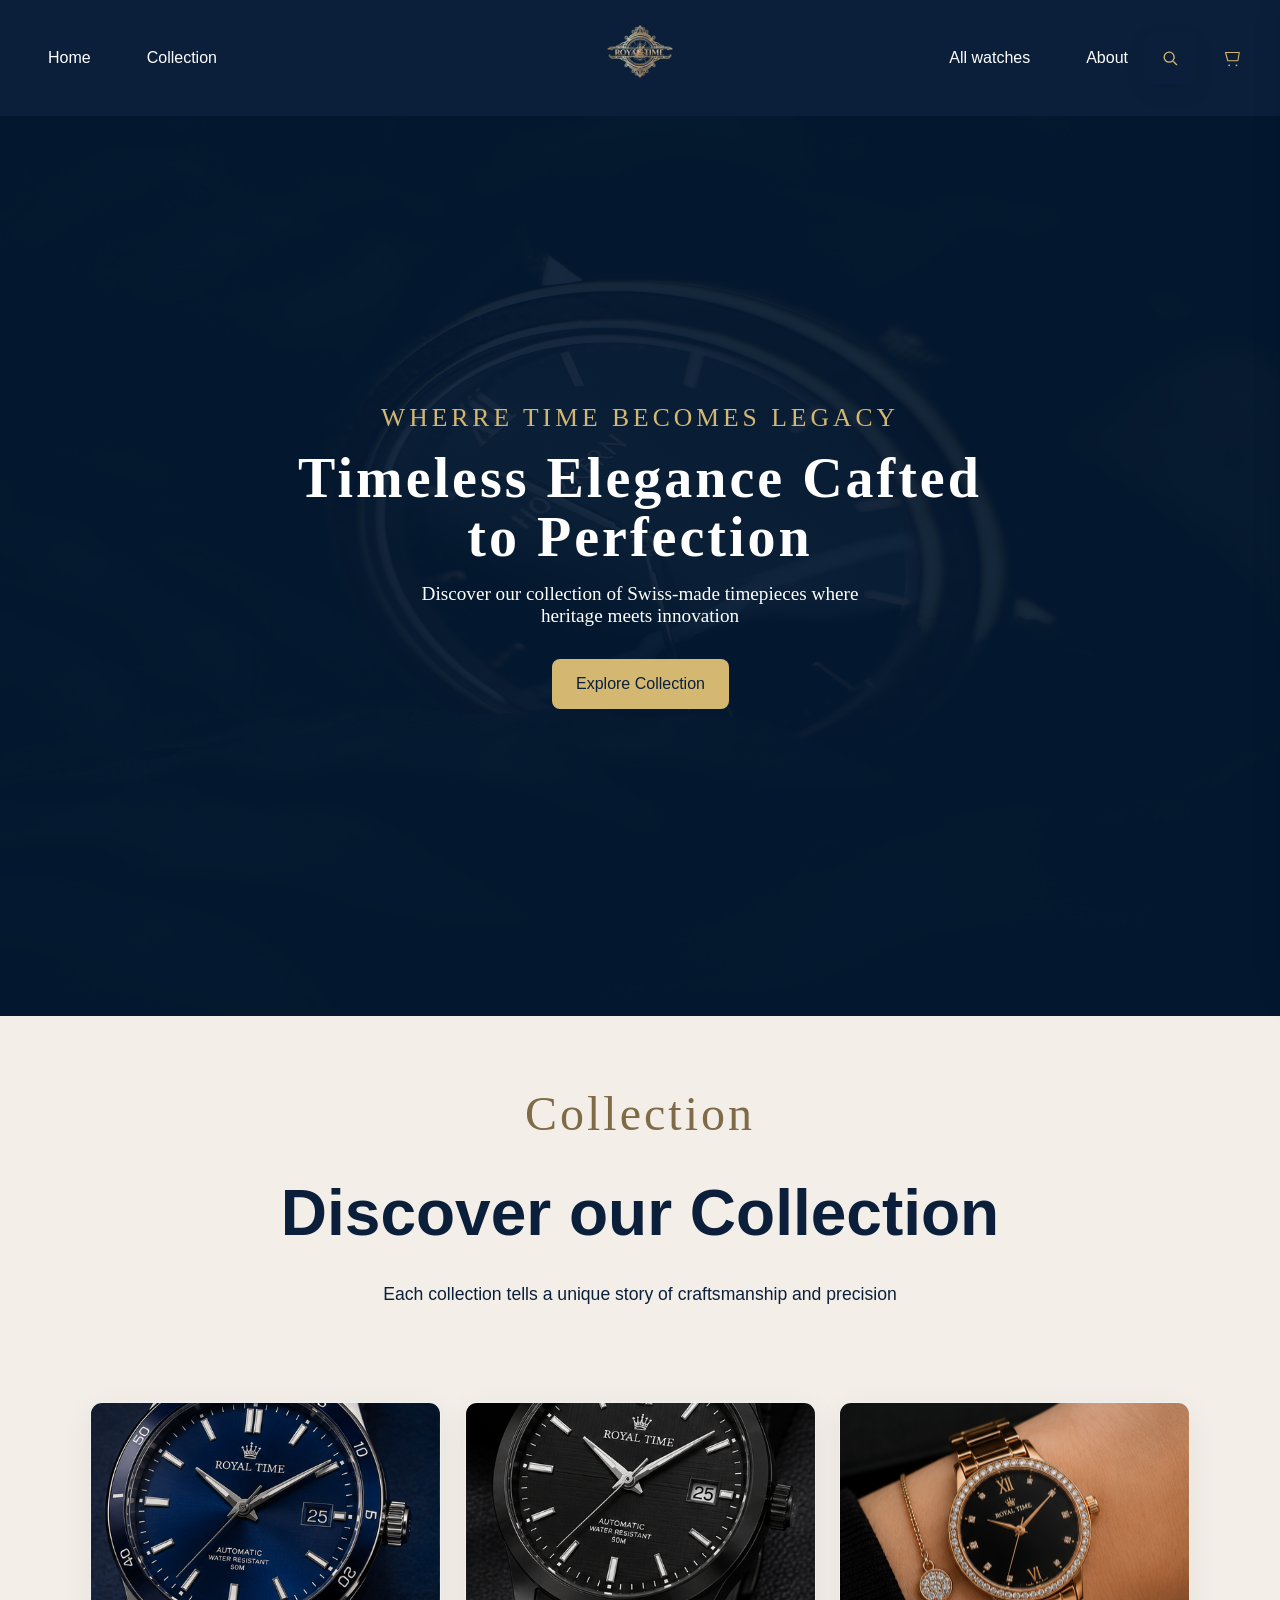
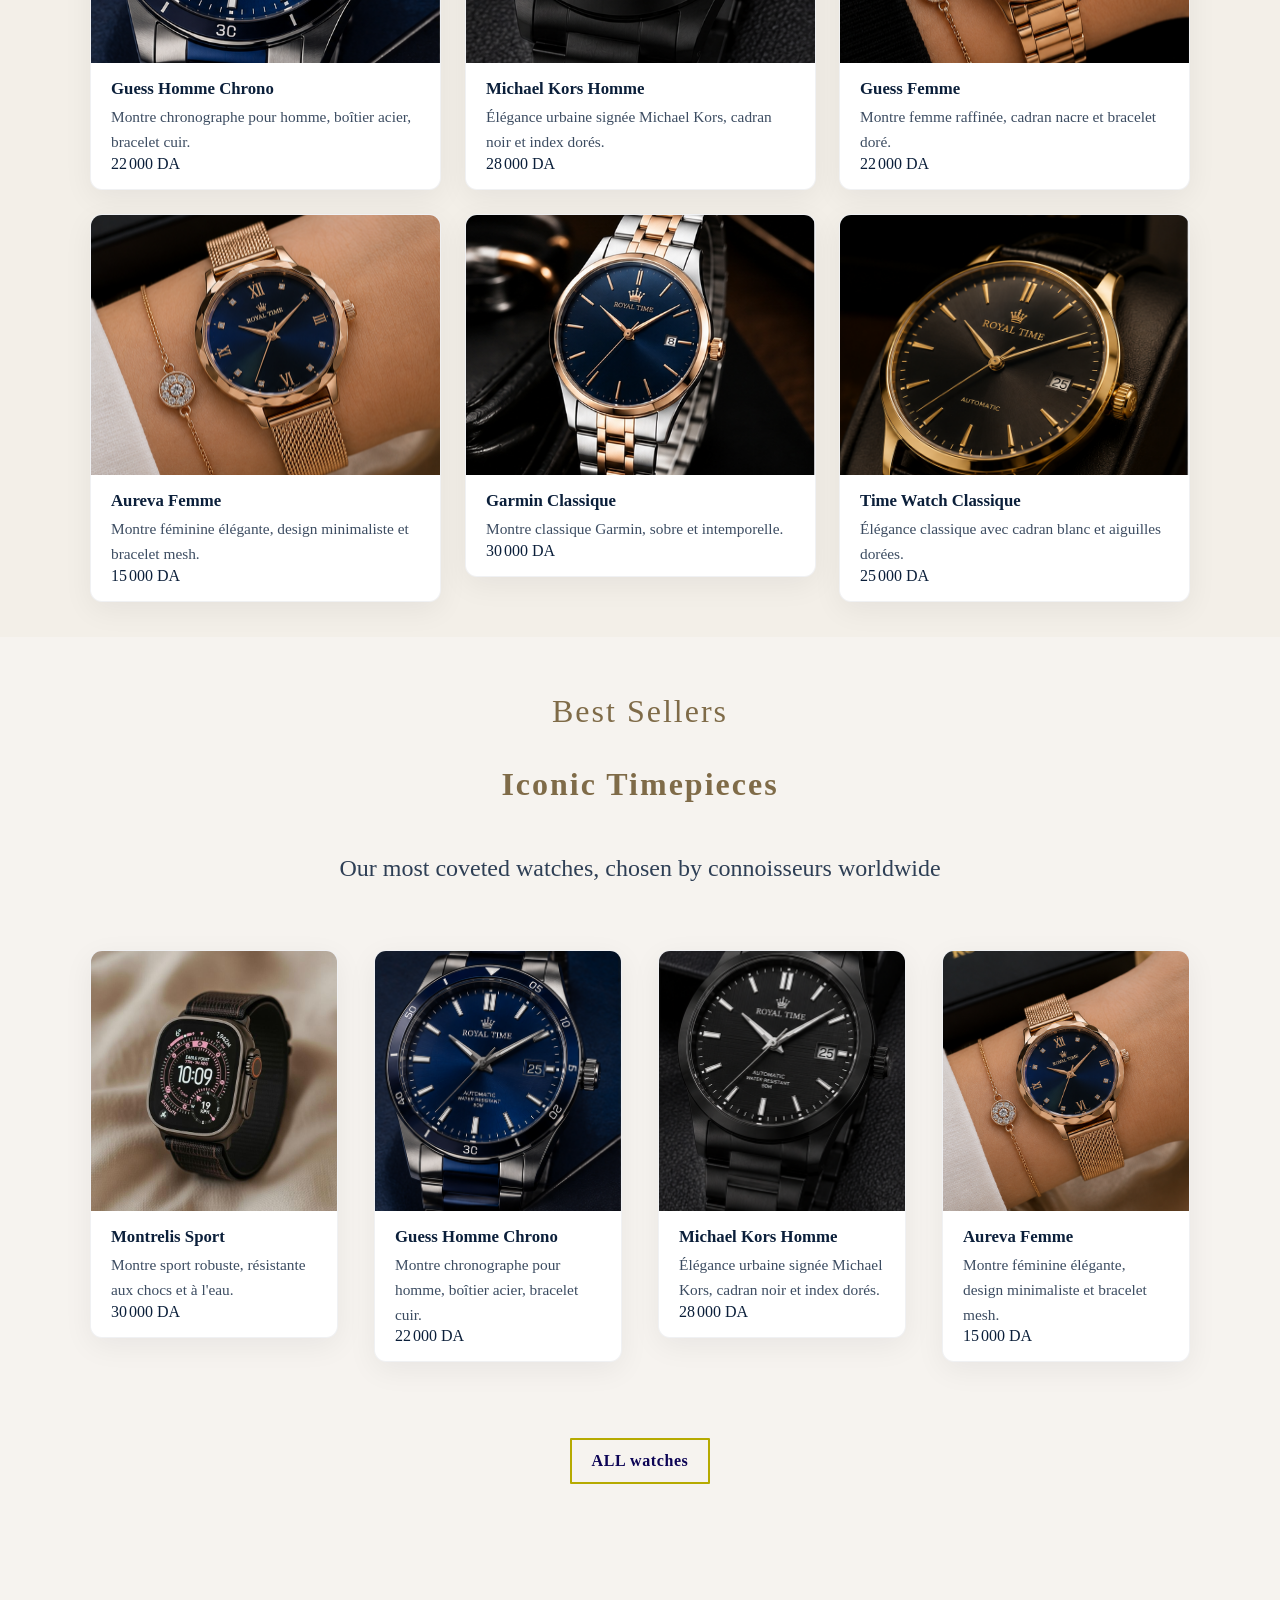
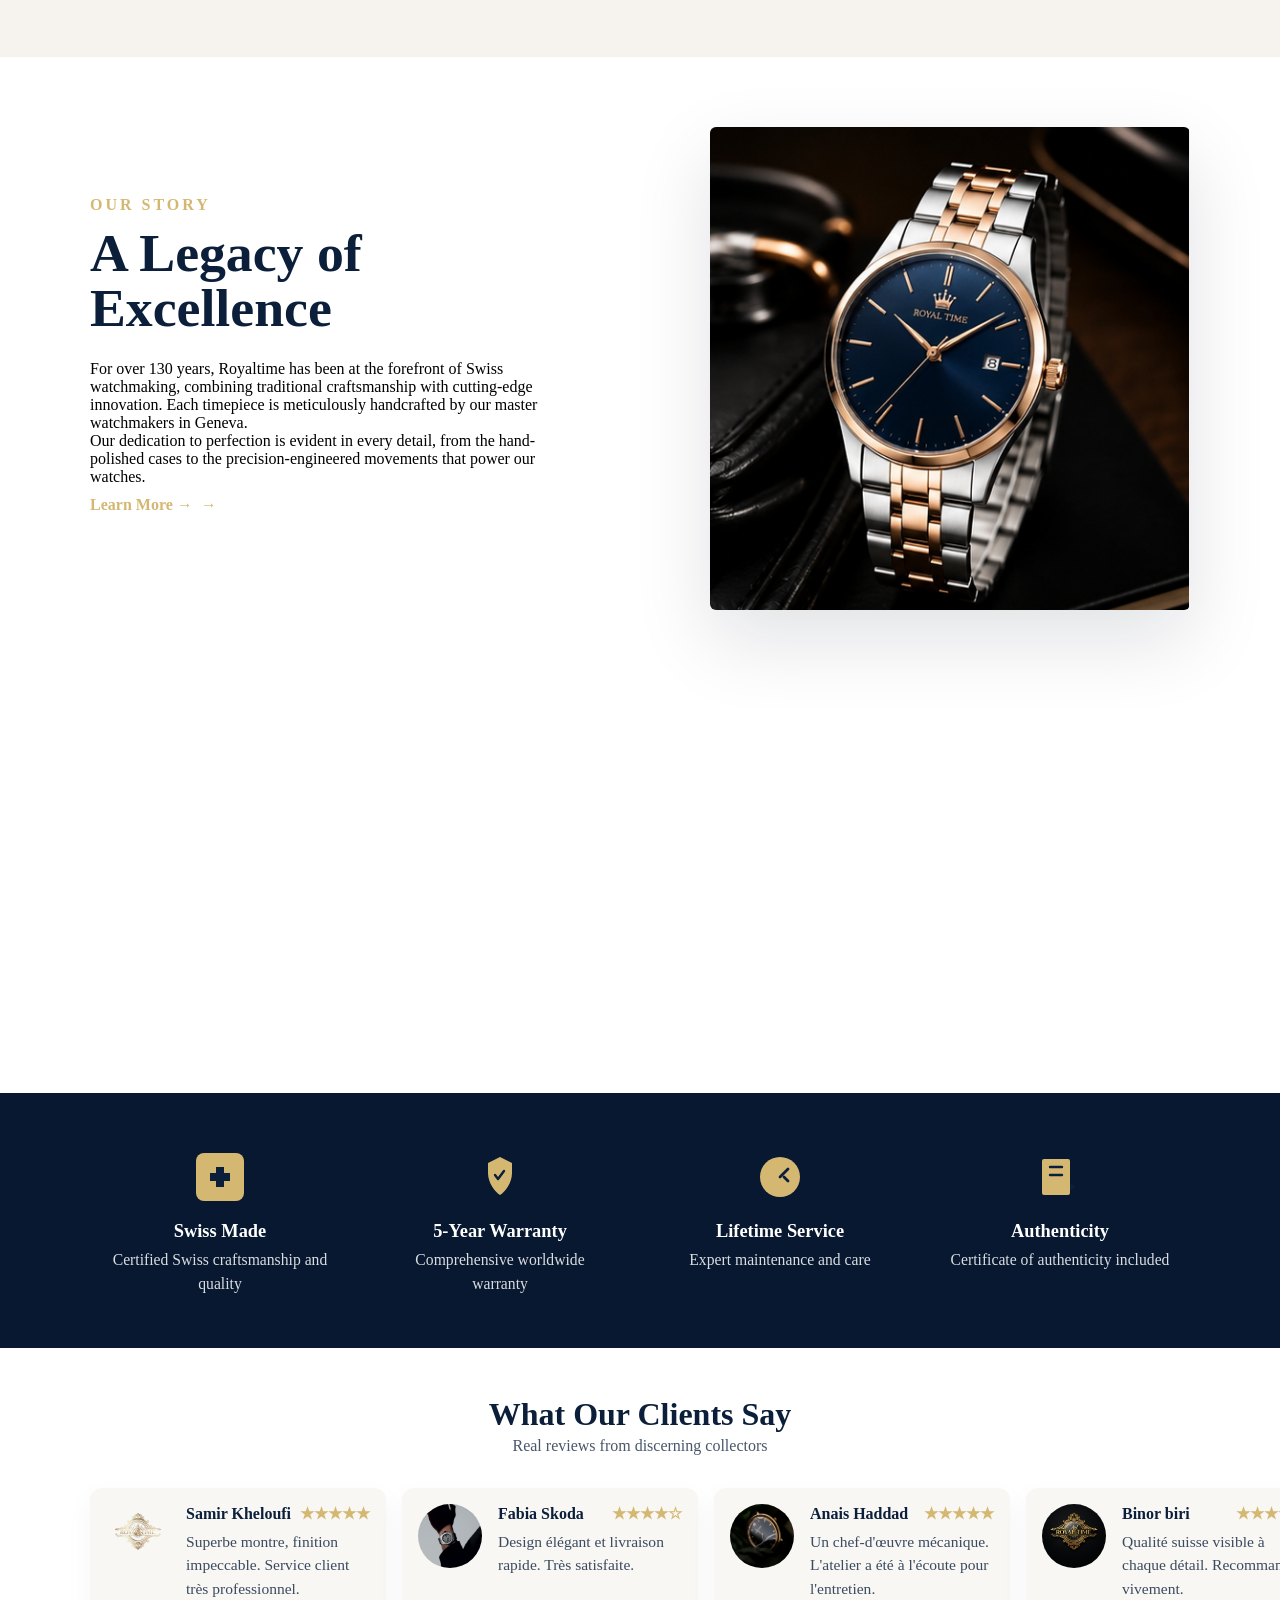
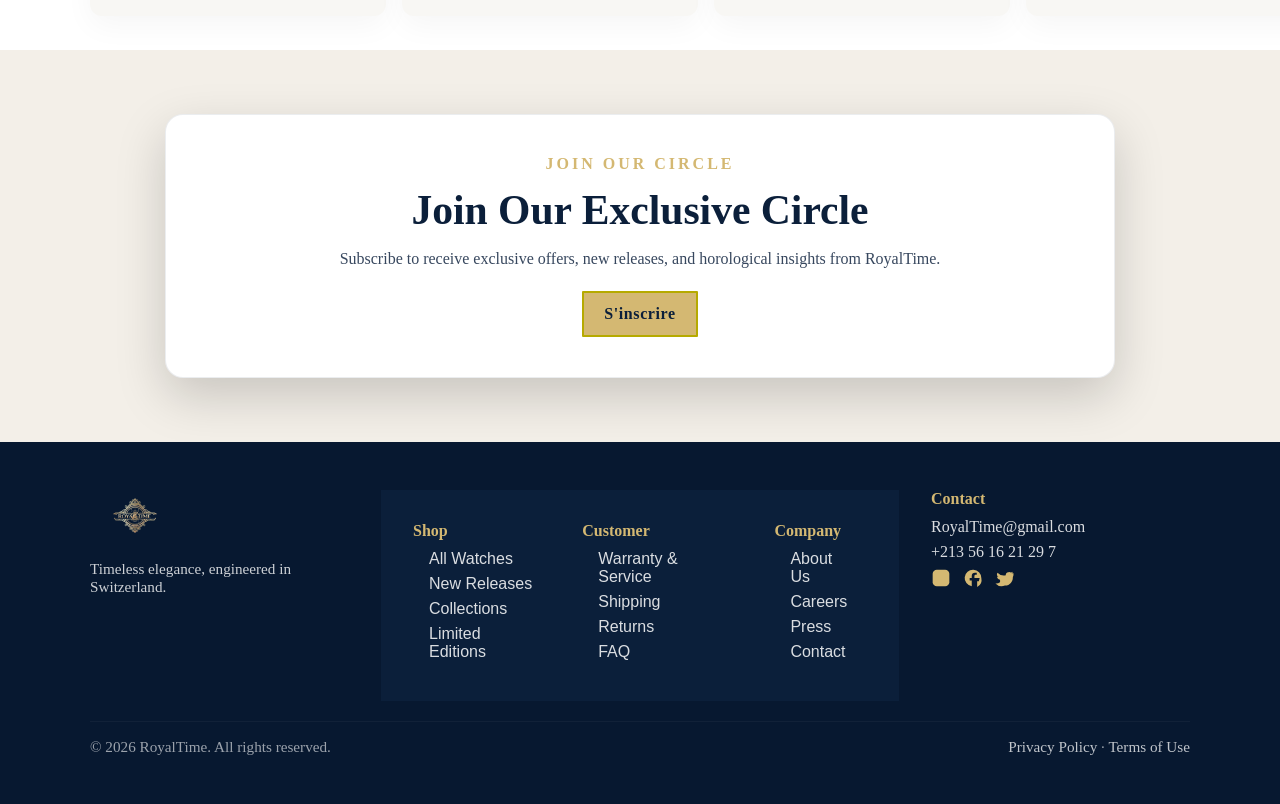
==== commit d62a7278: "Update index.html" ====
--- a/code/home-page/index.html
+++ b/code/home-page/index.html
@@ -216,7 +216,7 @@
                         <div class="test-avatar"><img src="../image/58_best_luxury_watches.jfif" alt="Client B"></div>
                         <div class="test-body">
                             <div class="test-meta">
-                                <strong>Fabia Scoda</strong>
+                                <strong>Fabia Skoda</strong>
                                 <div class="stars">★★★★☆</div>
                             </div>
                             <p>Design élégant et livraison rapide. Très satisfaite.</p>
@@ -318,4 +318,4 @@
     <script src="scripte.js"></script>
     <script src="../javascript/main.js"></script>
 </body>
-</html>+</html>
